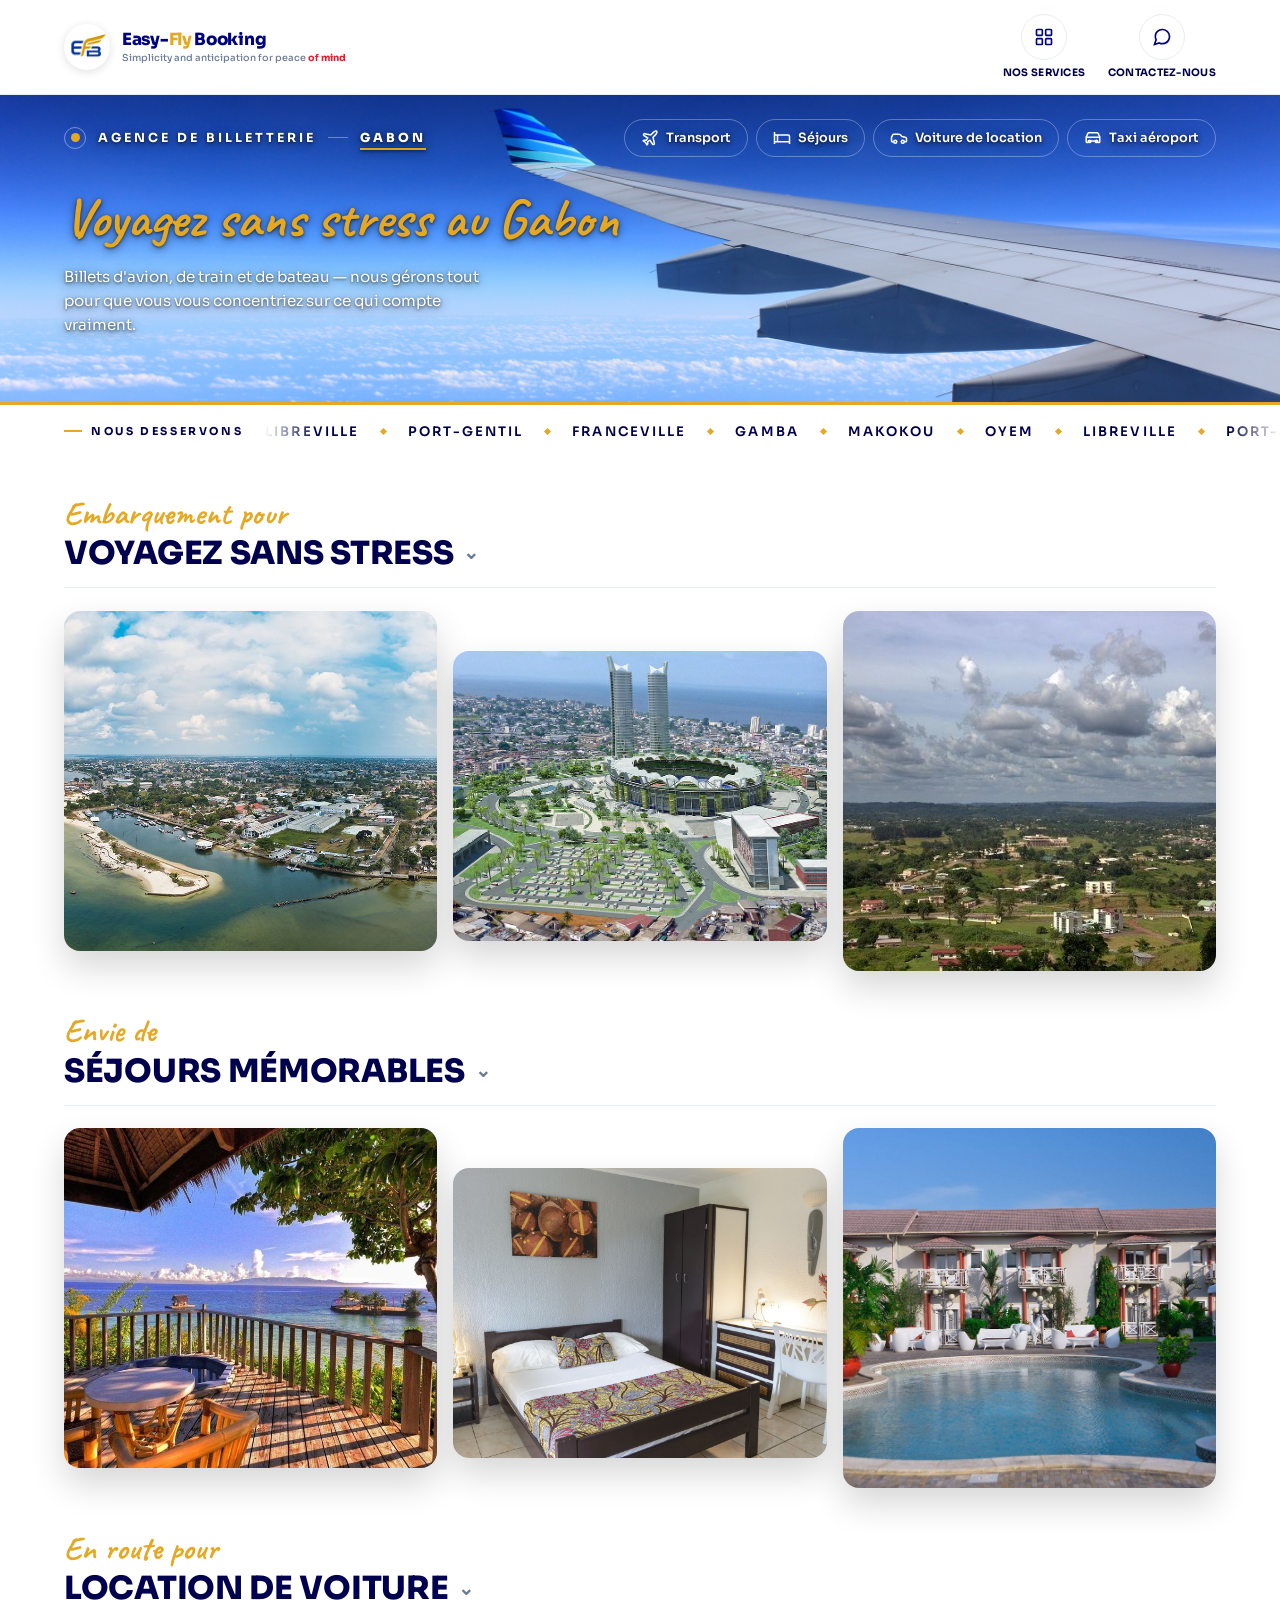
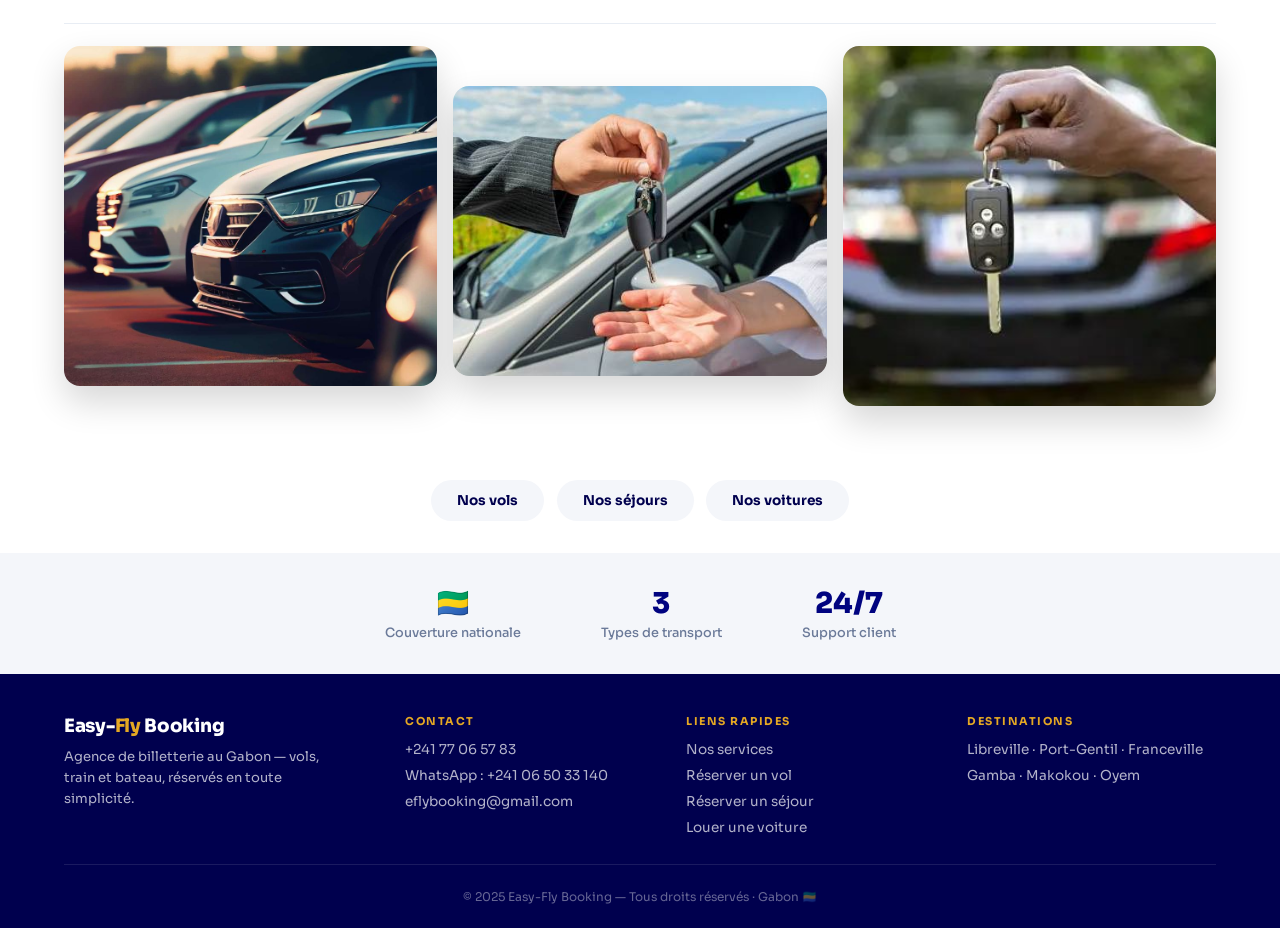
==== index.html @ 85419147 "Add files via upload" ====
<!DOCTYPE html>
<html lang="fr">
<head>
<meta charset="UTF-8">
<meta name="viewport" content="width=device-width, initial-scale=1.0">
<title>Easy Fly Booking — Voyagez Sans Stress</title>
<link href="https://fonts.googleapis.com/css2?family=Sora:wght@400;500;600;700;800&family=Playfair+Display:wght@700;900&family=Caveat:wght@600;700&display=swap" rel="stylesheet">
  <link rel="stylesheet" href="style.css">
</head>
<body class="page-index">

<!-- SITE HEADER: logo left, contact right -->
<div class="site-header">
  <div class="site-header-logo">
    <img src="images/logo-efb.png" alt="Easy-Fly Booking" class="site-header-logo-img">
    <div class="site-header-logo-text">
      <div class="sh-name"><span class="c-blue">Easy</span><span class="c-blue">-</span><span class="c-gold">Fly</span> <span class="c-blue">Booking</span></div>
      <div class="sh-tagline">Simplicity and anticipation for peace <span class="red">of mind</span></div>
    </div>
  </div>
  <div class="site-header-actions">
    <a href="services.html" class="site-header-action">
      <div class="sh-contact-icon">
        <svg viewBox="0 0 24 24"><rect x="3" y="3" width="7" height="7" rx="1"/><rect x="14" y="3" width="7" height="7" rx="1"/><rect x="3" y="14" width="7" height="7" rx="1"/><rect x="14" y="14" width="7" height="7" rx="1"/></svg>
      </div>
      <span class="sh-contact-label">Nos services</span>
    </a>
    <a href="https://wa.me/241065033140?text=Bonjour%2C%20je%20souhaite%20avoir%20des%20informations%20sur%20vos%20prestations%20de%20services%20de%20r%C3%A9servation%20de%20billets%20d%27avion%2C%20de%20bateau%20et%20de%20train." target="_blank" class="site-header-action">
      <div class="sh-contact-icon">
        <svg viewBox="0 0 24 24"><path d="M21 11.5a8.38 8.38 0 0 1-.9 3.8 8.5 8.5 0 0 1-7.6 4.7 8.38 8.38 0 0 1-3.8-.9L3 21l1.9-5.7a8.38 8.38 0 0 1-.9-3.8 8.5 8.5 0 0 1 4.7-7.6 8.38 8.38 0 0 1 3.8-.9h.5a8.48 8.48 0 0 1 8 8v.5z"/></svg>
      </div>
      <span class="sh-contact-label">Contactez-nous</span>
    </a>
  </div>
</div>

<!-- TOP BAR with round icons -->
<div class="topbar">
  <div class="topbar-toprow">
    <div class="hero-badge-2b">
      <span class="hb-dot"><span class="hb-dot-inner"></span></span>
      <span class="hb-label">Agence de billetterie</span>
      <span class="hb-sep"></span>
      <span class="hb-gabon">Gabon</span>
    </div>

    <nav class="icon-nav">
      <a class="icon-item" onclick="openTransport()">
        <svg viewBox="0 0 24 24"><path d="M17.8 19.2 16 11l3.5-3.5C21 6 21.5 4 21 3c-1-.5-3 0-4.5 1.5L13 8 4.8 6.2c-.5-.1-.9.1-1.1.5l-.3.5c-.2.5-.1 1 .3 1.3L9 12l-2 3H4l-1 1 3 2 2 3 1-1v-3l3-2 3.5 5.3c.3.4.8.5 1.3.3l.5-.2c.4-.3.6-.7.5-1.2z"/></svg>
        <span class="icon-label">Transport</span>
      </a>
      <a class="icon-item" onclick="openReservation('Séjours')">
        <svg viewBox="0 0 24 24"><path d="M2 4v16"/><path d="M2 8h18a2 2 0 0 1 2 2v10"/><path d="M2 17h20"/><path d="M6 8v9"/></svg>
        <span class="icon-label">Séjours</span>
      </a>
      <a class="icon-item" onclick="openReservation('Location de voitures')">
        <svg viewBox="0 0 24 24"><path d="M19 17h2c.6 0 1-.4 1-1v-3c0-.9-.7-1.7-1.5-1.9C18.7 10.6 16 10 16 10s-1.3-1.4-2.2-2.3c-.5-.4-1.1-.7-1.8-.7H5c-.6 0-1.1.4-1.4.9l-1.4 2.9A3.7 3.7 0 0 0 2 12v4c0 .6.4 1 1 1h2"/><circle cx="7" cy="17" r="2"/><circle cx="17" cy="17" r="2"/></svg>
        <span class="icon-label">Voiture de location</span>
      </a>
      <a class="icon-item" onclick="openReservation('Taxi aéroport')">
        <svg viewBox="0 0 24 24"><path d="M3 11 5 6a2 2 0 0 1 2-1h10a2 2 0 0 1 2 1l2 5"/><path d="M3 11h18v6a1 1 0 0 1-1 1h-1a1 1 0 0 1-1-1v-1H6v1a1 1 0 0 1-1 1H4a1 1 0 0 1-1-1z"/><circle cx="7.5" cy="16.5" r="1.5"/><circle cx="16.5" cy="16.5" r="1.5"/></svg>
        <span class="icon-label">Taxi aéroport</span>
      </a>
    </nav>
  </div>

  <div class="hero-inline">
    <h1><span class="h1-red">Voyagez</span> <em>sans stress</em> <span class="h1-red">au Gabon</span></h1>
    <p>Billets d'avion, de train et de bateau — nous gérons tout pour que vous vous concentriez sur ce qui compte vraiment.</p>
  </div>
</div>

<!-- DESTINATIONS BAND (modèle 1b) -->
<div class="dest-band">
  <div class="dest-band-label">
    <span class="dest-band-dash"></span>Nous desservons
  </div>
  <div class="dest-band-viewport">
    <div class="dest-band-track">
      <span class="dest-band-item">Libreville<span class="dest-dot"></span></span>
      <span class="dest-band-item">Port-Gentil<span class="dest-dot"></span></span>
      <span class="dest-band-item">Franceville<span class="dest-dot"></span></span>
      <span class="dest-band-item">Gamba<span class="dest-dot"></span></span>
      <span class="dest-band-item">Makokou<span class="dest-dot"></span></span>
      <span class="dest-band-item">Oyem<span class="dest-dot"></span></span>
      <span class="dest-band-item">Libreville<span class="dest-dot"></span></span>
      <span class="dest-band-item">Port-Gentil<span class="dest-dot"></span></span>
      <span class="dest-band-item">Franceville<span class="dest-dot"></span></span>
      <span class="dest-band-item">Gamba<span class="dest-dot"></span></span>
      <span class="dest-band-item">Makokou<span class="dest-dot"></span></span>
      <span class="dest-band-item">Oyem<span class="dest-dot"></span></span>
    </div>
  </div>
</div>

<!-- OFFERS (style Selectour : 3 photos par zone, pas de diaporama) -->
<section class="offers" id="services">

  <!-- ZONE TRANSPORT -->
  <div class="offer-zone">
    <div class="offers-heading">
      <div class="offers-tagline">Embarquement pour</div>
      <h2 class="offers-title">VOYAGEZ SANS STRESS <span class="offers-chevron">⌄</span></h2>
    </div>
    <div class="offers-grid">
      <div class="offer-photo oc-1" style="background-image:url('images/ville1.jpg');" onclick="window.location.href='contrat-reservation.html'"></div>
      <div class="offer-photo oc-2" style="background-image:url('images/ville2.jpg');" onclick="window.location.href='contrat-reservation.html'"></div>
      <div class="offer-photo oc-3" style="background-image:url('images/ville3.jpg');" onclick="window.location.href='contrat-reservation.html'"></div>
    </div>
  </div>

  <!-- ZONE SEJOURS -->
  <div class="offer-zone">
    <div class="offers-heading">
      <div class="offers-tagline">Envie de</div>
      <h2 class="offers-title">SÉJOURS MÉMORABLES <span class="offers-chevron">⌄</span></h2>
    </div>
    <div class="offers-grid">
      <div class="offer-photo oc-1" style="background-image:url('images/sejour.jpg');" onclick="openReservation('Séjours')"></div>
      <div class="offer-photo oc-2" style="background-image:url('images/sejour1.jpg');" onclick="openReservation('Séjours')"></div>
      <div class="offer-photo oc-3" style="background-image:url('images/sejour2.jpg');" onclick="openReservation('Séjours')"></div>
    </div>
  </div>

  <!-- ZONE VOITURES -->
  <div class="offer-zone">
    <div class="offers-heading">
      <div class="offers-tagline">En route pour</div>
      <h2 class="offers-title">LOCATION DE VOITURE <span class="offers-chevron">⌄</span></h2>
    </div>
    <div class="offers-grid">
      <div class="offer-photo oc-1" style="background-image:url('images/voiture-parking.jpg');" onclick="openReservation('Location de voitures')"></div>
      <div class="offer-photo oc-2" style="background-image:url('images/voiture.jpg');" onclick="openReservation('Location de voitures')"></div>
      <div class="offer-photo oc-3" style="background-image:url('images/voiture2.jpg');" onclick="openReservation('Location de voitures')"></div>
    </div>
  </div>

  <div class="offers-pills">
    <a class="offer-pill" href="contrat-reservation.html">Nos vols</a>
    <a class="offer-pill" onclick="openReservation('Séjours')">Nos séjours</a>
    <a class="offer-pill" onclick="openReservation('Location de voitures')">Nos voitures</a>
  </div>
</section>

<!-- STATS -->
<div class="stats-strip">
  <div class="stat"><b>🇬🇦</b><span>Couverture nationale</span></div>
  <div class="stat"><b>3</b><span>Types de transport</span></div>
  <div class="stat"><b>24/7</b><span>Support client</span></div>
</div>

<!-- FOOTER -->
<footer class="site-footer">
  <div class="footer-top">
    <div class="footer-brand">
      <div class="footer-logo">Easy-<span class="footer-gold">Fly</span> Booking</div>
      <p class="footer-tagline">Agence de billetterie au Gabon — vols, train et bateau, réservés en toute simplicité.</p>
    </div>

    <div class="footer-col">
      <h5>Contact</h5>
      <a href="tel:+24177065783">+241 77 06 57 83</a>
      <a href="https://wa.me/241065033140" target="_blank">WhatsApp : +241 06 50 33 140</a>
      <a href="mailto:eflybooking@gmail.com">eflybooking@gmail.com</a>
    </div>

    <div class="footer-col">
      <h5>Liens rapides</h5>
      <a href="services.html">Nos services</a>
      <a href="contrat-reservation.html">Réserver un vol</a>
      <a href="#" onclick="openReservation('Séjours');return false;">Réserver un séjour</a>
      <a href="#" onclick="openReservation('Location de voitures');return false;">Louer une voiture</a>
    </div>

    <div class="footer-col">
      <h5>Destinations</h5>
      <span class="footer-text">Libreville · Port-Gentil · Franceville</span>
      <span class="footer-text">Gamba · Makokou · Oyem</span>
    </div>
  </div>

  <div class="footer-bottom">© 2025 Easy-Fly Booking — Tous droits réservés · Gabon 🇬🇦</div>
</footer>

<!-- MODALE CHOIX TRANSPORT -->
<div class="modal" id="transport-modal">
  <div class="modal-box" style="max-width:420px;">
    <h3 style="margin-bottom:0.4rem;">Quel transport ?</h3>
    <p style="margin-bottom:1.5rem;">Choisissez votre mode de transport pour démarrer votre réservation.</p>
    <div class="transport-choices">
      <a href="contrat-reservation.html?transport=avion" class="transport-choice">
        <div class="tc-icon" style="background:linear-gradient(135deg,#1A56C4,#0A3A8F);">
          <svg viewBox="0 0 24 24"><path d="M17.8 19.2 16 11l3.5-3.5C21 6 21.5 4 21 3c-1-.5-3 0-4.5 1.5L13 8 4.8 6.2c-.5-.1-.9.1-1.1.5l-.3.5c-.2.5-.1 1 .3 1.3L9 12l-2 3H4l-1 1 3 2 2 3 1-1v-3l3-2 3.5 5.3c.3.4.8.5 1.3.3l.5-.2c.4-.3.6-.7.5-1.2z"/></svg>
        </div>
        <div class="tc-text"><b>Avion</b><span>Vols domestiques</span></div>
        <span class="tc-arrow">→</span>
      </a>
      <a href="contrat-reservation.html?transport=train" class="transport-choice">
        <div class="tc-icon" style="background:linear-gradient(135deg,#1C3557,#0A1628);">
          <svg viewBox="0 0 24 24"><rect x="4" y="3" width="16" height="16" rx="2"/><path d="M4 11h16"/><path d="M12 3v8"/><path d="m8 19-2 3"/><path d="m18 22-2-3"/><path d="M8 15h.01"/><path d="M16 15h.01"/></svg>
        </div>
        <div class="tc-text"><b>Train</b><span>Liaison Libreville — Franceville</span></div>
        <span class="tc-arrow">→</span>
      </a>
      <a href="contrat-reservation.html?transport=bateau" class="transport-choice">
        <div class="tc-icon" style="background:linear-gradient(135deg,#E5A823,#B8860B);">
          <svg viewBox="0 0 24 24"><path d="M2 21c.6.5 1.2 1 2.5 1 2.5 0 2.5-2 5-2 2.6 0 2.4 2 5 2 2.5 0 2.5-2 5-2 1.3 0 1.9.5 2.5 1"/><path d="M19.38 20A11.6 11.6 0 0 0 21 14l-9-4-9 4c0 2.9.94 5.34 2.81 7.76"/><path d="M19 13V7a2 2 0 0 0-2-2H7a2 2 0 0 0-2 2v6"/><path d="M12 10v4"/><path d="M12 2v3"/></svg>
        </div>
        <div class="tc-text"><b>Bateau</b><span>Liaison Libreville — Port-Gentil</span></div>
        <span class="tc-arrow">→</span>
      </a>
    </div>
    <button class="modal-close" onclick="closeTransport()" style="margin-top:1.2rem;">Annuler</button>
  </div>
</div>


<!-- MODALE RÉSERVATION (Séjours / Voitures) -->
<div class="modal" id="reservation-modal">
  <div class="modal-box" style="max-width:440px;">
    <h3 id="resa-title" style="margin-bottom:0.4rem;">Réservation</h3>
    <p style="margin-bottom:1.2rem;color:var(--gray);font-size:0.88rem;">Remplissez ce formulaire, nous vous répondons sur WhatsApp.</p>

    <div class="resa-form">
      <input id="resa-nom" type="text" placeholder="Votre nom complet *" class="resa-input">
      <input id="resa-tel" type="tel" placeholder="Votre téléphone *" class="resa-input">
      <input id="resa-ville" type="text" placeholder="Ville / destination *" class="resa-input">
      <div class="resa-row">
        <input id="resa-datedebut" type="text" onfocus="(this.type='date')" placeholder="Date début *" class="resa-input">
        <input id="resa-datefin" type="text" onfocus="(this.type='date')" placeholder="Date fin *" class="resa-input">
      </div>
      <textarea id="resa-details" placeholder="Détails (nb de personnes, type de véhicule, budget...)" class="resa-input" rows="3"></textarea>
    </div>

    <div id="resa-alert" style="display:none;color:#E8192C;font-size:0.82rem;margin:8px 0;"></div>

    <a id="resa-send" href="#" target="_blank" onclick="return envoyerReservation()" class="resa-btn">
      💬 Envoyer sur WhatsApp
    </a>
    <button class="modal-close" onclick="closeReservation()" style="margin-top:10px;">Annuler</button>
  </div>
</div>

  <script src="script.js"></script>
</body>
</html>
---- style.css ----
/* =========================================================
   EASY-FLY BOOKING — Feuille de style du site
   ---------------------------------------------------------
   1. Base commune (variables, reset)
   2. Page d'accueil          -> body.page-index
   3. Page Nos services       -> body.page-services
   4. Page Contrat            -> body.page-contrat
   ========================================================= */

/* ============ 1. BASE COMMUNE ============ */
:root {
  --red:#E5A823; --blue:#000380; --blue-dark:#00004e;
  --sky:#0303b5; --white:#fff; --ink:#00004e;
  --gray:#6B7A99; --light:#F4F6FA; --border:#E8EDF4;
  --violet:#6a40da; --lavande:#a875ff;
}

*, *::before, *::after { margin:0; padding:0; box-sizing:border-box; }
html { scroll-behavior:smooth; }


/* ============ 2. PAGE D'ACCUEIL ============ */
body.page-index { font-family:'Sora',sans-serif; background:var(--white); color:var(--ink); -webkit-font-smoothing:antialiased; }
.page-index /* SITE HEADER (logo + contact) */
  .site-header {
    background:var(--white);
    display:flex; align-items:center; justify-content:space-between;
    gap:1rem;
    padding:0.9rem 5%;
    border-bottom:1px solid var(--border);
  }
.page-index .site-header-logo { display:flex; align-items:center; gap:12px; min-width:0; }
.page-index .site-header-logo-img {
    height:46px; width:46px; flex-shrink:0;
    border-radius:50%; object-fit:contain;
    box-shadow:0 2px 10px rgba(0,0,0,0.12);
  }
.page-index .site-header-logo-text { display:flex; flex-direction:column; gap:2px; min-width:0; }
.page-index .sh-name { font-size:1.05rem; font-weight:800; letter-spacing:-0.3px; white-space:nowrap; }
.page-index .sh-name .c-blue { color:var(--blue); }
.page-index .sh-name .c-gold { color:var(--red); }
.page-index .sh-tagline { font-size:0.6rem; font-weight:500; color:var(--gray); white-space:nowrap; overflow:hidden; text-overflow:ellipsis; }
.page-index .sh-tagline .red { color:#E8192C; font-weight:700; }
.page-index .site-header-actions { display:flex; align-items:center; gap:1.4rem; flex-shrink:0; }
.page-index .site-header-action {
    display:flex; flex-direction:column; align-items:center; gap:6px;
    text-decoration:none; flex-shrink:0;
  }
.page-index .sh-contact-icon {
    width:46px; height:46px; border-radius:50%;
    border:1.5px solid var(--border);
    display:flex; align-items:center; justify-content:center;
    transition:border-color 0.2s, background 0.2s;
  }
.page-index .site-header-action:hover .sh-contact-icon { border-color:var(--blue); background:var(--light); }
.page-index .sh-contact-icon svg { width:20px; height:20px; stroke:var(--blue); stroke-width:2; fill:none; }
.page-index .sh-contact-label {
    font-size:0.64rem; font-weight:700; letter-spacing:0.3px;
    text-transform:uppercase; color:var(--ink); white-space:nowrap;
  }
.page-index /* TOP NAV */
  .topbar {
    position:relative;
    background:var(--blue); color:#fff;
    text-shadow:0 2px 10px rgba(0,0,0,0.55), 0 1px 3px rgba(0,0,0,0.6);
    padding:1.5rem 5% 2rem;
    overflow:hidden;
  }
.page-index .topbar::before {
    content:''; position:absolute; inset:0; z-index:0;
    background:
      url('images/horizon-wing-sky-atmosphere-flying-airplane-1245082-pxhere.com.jpg') center/cover no-repeat;
  }
.page-index .topbar > * { position:relative; z-index:2; }
.page-index .topbar-toprow {
    display:flex; align-items:center; justify-content:space-between;
    flex-wrap:wrap; gap:0.8rem;
    margin-bottom:2rem;
  }
.page-index /* ── HERO INLINE (dans le topbar) ── */
  .hero-inline {
    margin:0 0 2rem;
  }
.page-index /* BADGE 2b — sans conteneur, point pulsé, filet doré sous Gabon */
  .hero-badge-2b {
    display:inline-flex; align-items:center; gap:12px;
    width:fit-content;
  }
.page-index .hb-dot {
    width:22px; height:22px; border-radius:50%;
    border:1.5px solid rgba(255,255,255,0.4);
    display:inline-flex; align-items:center; justify-content:center;
    flex-shrink:0;
  }
.page-index .hb-dot-inner {
    width:9px; height:9px; border-radius:50%;
    background:var(--red);
    animation:pulse 2s ease-in-out infinite;
  }
.page-index .hb-label {
    font-family:'Sora',sans-serif; font-size:0.78rem; font-weight:700;
    letter-spacing:3px; text-transform:uppercase; color:#fff;
  }
.page-index .hb-sep { width:20px; height:1px; background:rgba(255,255,255,0.35); flex-shrink:0; }
.page-index .hb-gabon {
    font-family:'Sora',sans-serif; font-size:0.78rem; font-weight:800;
    letter-spacing:3px; text-transform:uppercase; color:#fff;
    text-decoration:underline; text-decoration-color:var(--red);
    text-decoration-thickness:2px; text-underline-offset:6px;
  }
@keyframes pulse { 0%,100%{opacity:1;transform:scale(1);} 50%{opacity:0.5;transform:scale(0.8);} }
.page-index .hero-inline h1 {
    font-family:'Caveat',cursive;
    font-size:clamp(2.4rem,7vw,3.4rem);
    font-weight:700; letter-spacing:0; line-height:1.1; color:var(--red);
    margin-bottom:1rem;
  }
.page-index .hero-inline h1 em { font-style:normal; color:var(--red); }
.page-index .hero-inline h1 .h1-red { color:var(--red); }
.page-index .hero-inline p {
    font-family:'Sora',sans-serif;
    font-size:0.95rem; line-height:1.6;
    color:#fff; max-width:440px;
  }
.page-index /* PILL ICON NAV (style Booking.com) */
  .icon-nav {
    display:flex; flex-wrap:wrap; justify-content:flex-end; gap:8px;
  }
.page-index .icon-item {
    display:flex; align-items:center; gap:7px;
    padding:9px 16px; border-radius:50px;
    border:1.5px solid rgba(255,255,255,0.3);
    cursor:pointer; text-decoration:none;
    transition:background 0.2s, border-color 0.2s;
  }
.page-index .icon-item:hover {
    background:rgba(255,255,255,0.14);
    border-color:rgba(255,255,255,0.4);
  }
.page-index .icon-item svg { width:18px; height:18px; stroke:#fff; stroke-width:2; fill:none; flex-shrink:0; }
.page-index .icon-label { font-size:0.8rem; font-weight:600; color:#fff; white-space:nowrap; }
.page-index /* SCROLLING BAND (modèle 1b — ticker clair) */
  .dest-band {
    background:#fff; border-top:3px solid var(--red);
    display:flex; align-items:center;
    height:56px; overflow:hidden;
  }
.page-index .dest-band-label {
    flex:0 0 auto;
    display:flex; align-items:center; gap:9px;
    padding:0 22px 0 5%;
    color:var(--ink); font-size:0.68rem; font-weight:700;
    letter-spacing:0.24em; text-transform:uppercase;
    white-space:nowrap;
  }
.page-index .dest-band-dash { width:18px; height:2px; background:var(--red); display:inline-block; flex-shrink:0; }
.page-index .dest-band-viewport {
    flex:1 1 auto; overflow:hidden;
    -webkit-mask-image:linear-gradient(90deg,transparent 0,#000 5%,#000 95%,transparent 100%);
    mask-image:linear-gradient(90deg,transparent 0,#000 5%,#000 95%,transparent 100%);
  }
.page-index .dest-band-track {
    display:flex; width:max-content;
    animation:bandScroll 30s linear infinite;
  }
.page-index .dest-band-item {
    display:flex; align-items:center; gap:22px;
    padding-right:22px;
    font-family:'Sora',sans-serif;
    font-size:0.82rem; font-weight:600;
    letter-spacing:0.16em; text-transform:uppercase;
    color:var(--ink); white-space:nowrap;
  }
.page-index .dest-dot {
    width:5px; height:5px; background:var(--red);
    display:inline-block; transform:rotate(45deg); flex-shrink:0;
  }
@keyframes bandScroll { from{transform:translateX(0);} to{transform:translateX(-50%);} }
.page-index /* ACTION BLOCKS */
  .action-blocks {
    display:flex; flex-direction:column; gap:12px;
    padding:1.5rem 5% 0.5rem;
  }
.page-index .action-block {
    display:flex; align-items:center; gap:14px;
    border-radius:18px; padding:1.1rem 1.2rem;
    text-decoration:none;
    transition:transform 0.2s, box-shadow 0.2s;
  }
.page-index .action-block:hover { transform:translateY(-3px); box-shadow:0 12px 32px rgba(0,0,0,0.14); }
.page-index .action-contact { background:#25D366; color:#fff; }
.page-index .action-services {
    background:
      linear-gradient(135deg, rgba(10,22,40,0.82), rgba(28,53,87,0.72)),
      url('images/lounge.webp') center/cover no-repeat;
    color:#fff;
  }
.page-index .action-icon {
    width:48px; height:48px; border-radius:14px; flex-shrink:0;
    background:rgba(255,255,255,0.18);
    display:flex; align-items:center; justify-content:center;
  }
.page-index .action-icon svg { width:24px; height:24px; stroke:#fff; stroke-width:2; fill:none; }
.page-index .action-text { flex:1; display:flex; flex-direction:column; gap:2px; }
.page-index .action-text b { font-size:1.05rem; font-weight:700; }
.page-index .action-text span { font-size:0.78rem; opacity:0.85; }
.page-index .action-arrow { font-size:1.3rem; opacity:0.8; }
.page-index /* OFFERS (style Selectour) */
  .offers { padding:2.5rem 5% 2rem; display:flex; flex-direction:column; gap:2.8rem; }
.page-index .offers-heading { margin-bottom:1.4rem; }
.page-index .offers-tagline {
    font-family:'Caveat',cursive; font-size:2rem; font-weight:700;
    color:var(--red); line-height:1;
  }
.page-index .offers-title {
    font-family:'Sora',sans-serif; font-size:clamp(1.4rem,4vw,2rem);
    font-weight:800; letter-spacing:-0.3px; color:var(--ink);
    display:flex; align-items:center; gap:10px;
    padding-bottom:0.9rem;
    border-bottom:1px solid var(--border);
    margin-top:0.2rem;
  }
.page-index .offers-chevron { color:var(--gray); font-size:1.2rem; }
.page-index .offers-grid {
    display:flex; align-items:flex-start; gap:1rem;
  }
.page-index .offer-photo {
    flex:1; position:relative; overflow:hidden;
    border-radius:16px; cursor:pointer;
    background-size:cover; background-position:center;
    box-shadow:0 16px 34px rgba(0,0,0,0.16);
    transition:transform 0.3s;
  }
.page-index .offer-photo:hover { transform:translateY(-4px); }
.page-index .offer-photo.oc-1 { height:280px; }
.page-index .offer-photo.oc-2 { height:230px; margin-top:2.5rem; }
.page-index .offer-photo.oc-3 { height:300px; }
.page-index .offers-pills {
    display:flex; flex-wrap:wrap; justify-content:center; gap:0.8rem;
    margin-top:1.8rem;
  }
.page-index .offer-pill {
    background:var(--light); color:var(--ink);
    font-family:'Sora',sans-serif; font-size:0.85rem; font-weight:700;
    padding:12px 26px; border-radius:50px;
    text-decoration:none; cursor:pointer;
    transition:background 0.2s, transform 0.2s;
  }
.page-index .offer-pill:hover { background:var(--border); transform:translateY(-2px); }
.page-index /* STATS STRIP */
  .stats-strip {
    background:var(--light);
    display:flex; justify-content:space-around;
    padding:2rem 5%; flex-wrap:wrap; gap:1.5rem;
    text-align:center;
  }
.page-index .stat b { display:block; font-size:1.8rem; font-weight:800; color:var(--blue); }
.page-index .stat span { font-size:0.8rem; color:var(--gray); font-weight:500; }
.page-index /* FOOTER */
  .site-footer {
    background:var(--blue-dark); color:rgba(255,255,255,0.7);
    padding:2.5rem 5% 1.5rem;
  }
.page-index .footer-top {
    display:flex; flex-wrap:wrap; gap:2rem;
    padding-bottom:1.8rem;
    border-bottom:1px solid rgba(255,255,255,0.1);
  }
.page-index .footer-brand { flex:1 1 220px; }
.page-index .footer-logo {
    font-family:'Sora',sans-serif; font-size:1.15rem; font-weight:800;
    color:#fff; letter-spacing:-0.3px; margin-bottom:0.6rem;
  }
.page-index .footer-gold { color:var(--red); }
.page-index .footer-tagline { font-size:0.82rem; line-height:1.6; max-width:260px; }
.page-index .footer-col { flex:1 1 160px; display:flex; flex-direction:column; gap:9px; }
.page-index .footer-col h5 {
    font-size:0.68rem; font-weight:700; letter-spacing:1.5px;
    text-transform:uppercase; color:var(--red); margin-bottom:4px;
  }
.page-index .footer-col a {
    color:rgba(255,255,255,0.7); text-decoration:none;
    font-size:0.85rem; cursor:pointer;
    transition:color 0.2s;
  }
.page-index .footer-col a:hover { color:#fff; }
.page-index .footer-text { font-size:0.85rem; }
.page-index .footer-bottom {
    text-align:center; font-size:0.75rem;
    color:rgba(255,255,255,0.4);
    padding-top:1.5rem;
  }
.page-index /* BOTTOM TAB BAR */
  .tabbar {
    position:sticky; bottom:0; z-index:50;
    background:#fff; border-top:1px solid var(--border);
    display:flex; justify-content:space-around;
    padding:0.8rem 0 1.2rem;
  }
.page-index .tab {
    display:flex; flex-direction:column; align-items:center; gap:4px;
    text-decoration:none; color:var(--gray);
    font-size:0.7rem; font-weight:600;
    cursor:pointer;
  }
.page-index .tab svg { width:22px; height:22px; stroke:currentColor; stroke-width:2; fill:none; }
.page-index .tab.active { color:var(--ink); }
.page-index /* TRANSPORT CHOICES */
  .transport-choices { display:flex; flex-direction:column; gap:10px; }
.page-index .transport-choice {
    display:flex; align-items:center; gap:14px;
    background:var(--light); border:1.5px solid var(--border);
    border-radius:14px; padding:12px 14px;
    text-decoration:none; color:var(--ink);
    transition:border-color 0.2s, transform 0.2s, box-shadow 0.2s;
  }
.page-index .transport-choice:hover {
    border-color:var(--blue); transform:translateY(-2px);
    box-shadow:0 8px 24px rgba(0,0,0,0.1);
  }
.page-index .tc-icon {
    width:46px; height:46px; border-radius:12px; flex-shrink:0;
    display:flex; align-items:center; justify-content:center;
  }
.page-index .tc-icon svg { width:22px; height:22px; stroke:#fff; stroke-width:2; fill:none; }
.page-index .tc-text { flex:1; text-align:left; display:flex; flex-direction:column; }
.page-index .tc-text b { font-size:1rem; font-weight:700; }
.page-index .tc-text span { font-size:0.75rem; color:var(--gray); }
.page-index .tc-arrow { color:var(--gray); font-size:1.1rem; }
.page-index /* MODAL */
  .modal {
    display:none; position:fixed; inset:0; z-index:9999;
    background:rgba(10,22,40,0.85); backdrop-filter:blur(6px);
    align-items:center; justify-content:center; padding:1.5rem;
  }
.page-index .modal-box {
    background:#fff; border-radius:24px; max-width:380px; width:100%;
    padding:2.5rem 2rem; text-align:center;
    box-shadow:0 30px 80px rgba(0,0,0,0.4);
  }
.page-index .modal-icon {
    width:64px; height:64px; border-radius:50%;
    background:linear-gradient(135deg,var(--blue),var(--sky));
    display:flex; align-items:center; justify-content:center;
    margin:0 auto 1.2rem; font-size:1.8rem;
  }
.page-index .modal-box h3 { font-size:1.3rem; font-weight:800; margin-bottom:0.8rem; }
.page-index .modal-box p { color:var(--gray); font-size:0.9rem; line-height:1.6; margin-bottom:1.5rem; }
.page-index .modal-wa {
    display:flex; align-items:center; justify-content:center; gap:8px;
    background:#25D366; color:#fff; text-decoration:none;
    padding:13px; border-radius:12px; font-weight:700; font-size:0.9rem; margin-bottom:10px;
  }
.page-index .modal-close {
    width:100%; background:var(--light); color:var(--gray); border:none;
    border-radius:12px; padding:13px; font-family:'Sora',sans-serif;
    font-weight:600; font-size:0.9rem; cursor:pointer;
  }
@media (min-width:768px) {
  .page-index .stats-strip { justify-content:center; gap:5rem; }
  .page-index .offer-photo.oc-1 { height:340px; }
  .page-index .offer-photo.oc-2 { height:290px; }
  .page-index .offer-photo.oc-3 { height:360px; }
}

/* ============ RESPONSIVE MOBILE (téléphones) ============ */
@media (max-width:600px) {
  .page-index .site-header { padding:0.7rem 5%; gap:0.6rem; }
  .page-index .site-header-logo { gap:8px; }
  .page-index .site-header-logo-img { height:38px; width:38px; }
  .page-index .sh-name { font-size:0.9rem; }
  .page-index .sh-tagline { display:none; }
  .page-index .site-header-actions { gap:0.9rem; }
  .page-index .sh-contact-icon { width:38px; height:38px; }
  .page-index .sh-contact-icon svg { width:17px; height:17px; }
  .page-index .sh-contact-label { font-size:0.56rem; }

  .page-index .topbar { padding:1.2rem 5% 1.6rem; }
  .page-index .topbar-toprow { margin-bottom:1.4rem; }
  .page-index .hb-label, .page-index .hb-gabon { font-size:0.66rem; letter-spacing:2px; }
  .page-index .hero-inline h1 { font-size:clamp(2rem,10vw,3.4rem); }

  .page-index .icon-nav { gap:6px; }
  .page-index .icon-item { padding:7px 12px; }
  .page-index .icon-label { font-size:0.72rem; }
  .page-index .icon-item svg { width:15px; height:15px; }

  .page-index .dest-band-label { padding:0 14px 0 5%; font-size:0.6rem; }
  .page-index .dest-band-item { font-size:0.74rem; gap:16px; padding-right:16px; }

  .page-index .offers-grid { flex-direction:column; }
  .page-index .offer-photo.oc-1,
  .page-index .offer-photo.oc-2,
  .page-index .offer-photo.oc-3 { height:210px; margin-top:0; }

  .page-index .footer-top { text-align:center; justify-content:center; }
  .page-index .footer-brand { flex-basis:100%; }
  .page-index .footer-tagline { max-width:none; margin:0 auto; }
  .page-index .footer-col { align-items:center; }
}

/* ============ 3. PAGE NOS SERVICES ============ */
body.page-services { font-family:'Sora',sans-serif; background:var(--white); color:var(--ink); -webkit-font-smoothing:antialiased; }
.page-services /* NAV */
  .topnav {
    position:sticky; top:0; z-index:100;
    background:var(--blue-dark); color:#fff;
    display:flex; align-items:center; justify-content:space-between;
    padding:1.1rem 5%;
  }
.page-services .topnav-logo { display:flex; align-items:center; gap:10px; }
.page-services .topnav-logo-img {
    height:44px; width:44px; flex-shrink:0;
    border-radius:50%; background:#fff;
    object-fit:contain; padding:4px;
    box-shadow:0 3px 12px rgba(0,0,0,0.2);
  }
.page-services .topnav-logo-text { display:flex; flex-direction:column; gap:1px; }
.page-services .tn-name { font-size:1.05rem; font-weight:800; color:#fff; }
.page-services .tn-name .c-blue { color:#1A56C4; }
.page-services .tn-name .c-gold { color:#E5A823; }
.page-services .tn-tagline { font-size:0.52rem; font-weight:500; letter-spacing:0.3px; color:rgba(255,255,255,0.6); }
.page-services .tn-tagline .red { color:#E8192C; font-weight:700; }
.page-services .topnav-back { color:rgba(255,255,255,0.7); text-decoration:none; font-size:0.85rem; font-weight:600; }
.page-services .topnav-back:hover { color:#fff; }
.page-services /* PAGE HEADER */
  .page-header {
    position:relative;
    background:
      linear-gradient(135deg, rgba(10,22,40,0.80), rgba(28,53,87,0.70)),
      url('images/lounge.webp') center/cover no-repeat;
    color:#fff; padding:4.5rem 5% 5rem; text-align:center;
    overflow:hidden;
  }
.page-services .page-header .eyebrow {
    font-size:0.7rem; font-weight:700; letter-spacing:3px;
    text-transform:uppercase; color:var(--sky); margin-bottom:0.8rem;
  }
.page-services .page-header h1 {
    font-family:'Playfair Display',serif;
    font-size:clamp(2rem,5vw,3rem); font-weight:900; line-height:1.1;
  }
.page-services .page-header h1 em { color:var(--sky); font-style:italic; }
.page-services /* SECTION */
  section { padding:4rem 5%; }
.page-services .section-eyebrow {
    font-size:0.7rem; font-weight:700; letter-spacing:3px;
    text-transform:uppercase; color:var(--red); margin-bottom:0.8rem; text-align:center;
  }
.page-services .section-title {
    font-family:'Playfair Display',serif;
    font-size:clamp(1.7rem,4vw,2.4rem); font-weight:900;
    text-align:center; margin-bottom:3rem; line-height:1.2;
  }
.page-services .section-title em { color:var(--blue); font-style:italic; }
.page-services /* FEATURES GRID */
  .features-grid {
    display:grid; grid-template-columns:repeat(auto-fit,minmax(280px,1fr));
    gap:1.2rem; max-width:1000px; margin:0 auto;
  }
.page-services .feature-card {
    background:var(--white); border:1px solid var(--border);
    border-radius:18px; padding:1.8rem;
    transition:transform 0.3s, box-shadow 0.3s, border-color 0.3s;
  }
.page-services .feature-card:hover {
    transform:translateY(-6px); box-shadow:0 16px 40px rgba(0,0,0,0.1);
    border-color:var(--blue);
  }
.page-services .feature-icon {
    width:54px; height:54px; border-radius:14px;
    background:linear-gradient(135deg,var(--blue),var(--sky));
    display:flex; align-items:center; justify-content:center; margin-bottom:1.1rem;
  }
.page-services .feature-icon svg { width:26px; height:26px; stroke:#fff; stroke-width:1.8; fill:none; }
.page-services .feature-card h3 { font-family:'Playfair Display',serif; font-size:1.15rem; font-weight:700; margin-bottom:0.5rem; }
.page-services .feature-card p { font-size:0.85rem; color:var(--gray); line-height:1.6; }
.page-services /* DIFFERENCE SECTION */
  .difference { background:var(--blue-dark); color:#fff; }
.page-services .difference .section-eyebrow { color:var(--sky); }
.page-services .difference .section-title { color:#fff; }
.page-services .diff-list {
    max-width:700px; margin:0 auto;
    display:flex; flex-direction:column; gap:1.5rem;
  }
.page-services .diff-item {
    display:flex; gap:1.2rem; align-items:flex-start;
    background:rgba(255,255,255,0.04);
    border:1px solid rgba(255,255,255,0.08);
    border-radius:16px; padding:1.5rem;
  }
.page-services .diff-num {
    font-family:'Playfair Display',serif; font-size:2rem; font-weight:900;
    color:var(--sky); line-height:1; flex-shrink:0; width:46px;
  }
.page-services .diff-title { font-weight:700; font-size:1.05rem; margin-bottom:5px; }
.page-services .diff-desc { font-size:0.86rem; color:rgba(255,255,255,0.55); line-height:1.6; }
.page-services /* CTA */
  .cta-section { text-align:center; background:var(--light); }
.page-services .cta-section h2 { font-family:'Playfair Display',serif; font-size:1.8rem; font-weight:900; margin-bottom:1.5rem; }
.page-services .cta-btn {
    display:inline-block; background:var(--red); color:#fff; text-decoration:none;
    padding:15px 36px; border-radius:50px; font-weight:700; font-size:1rem;
    box-shadow:0 6px 24px rgba(232,25,44,0.35); transition:transform 0.2s;
  }
.page-services .cta-btn:hover { transform:translateY(-2px); }
.page-services footer { background:var(--blue-dark); color:rgba(255,255,255,0.3); text-align:center; padding:2rem; font-size:0.78rem; border-top:1px solid rgba(255,255,255,0.06); }
.page-services footer span { color:var(--red); }

/* ============ 4. PAGE CONTRAT DE RÉSERVATION ============ */
body.page-contrat {
    --red:   #E8192C;
    --blue:  #0057B8;
    --sky:   #3AABF0;
    --dark:  #0A1628;
    --mid:   #1C3557;
    --white: #ffffff;
    --light: #f4f7ff;
    --border:#dde4f0;
    --text:  #1a2540;
    --muted: #6b7a99;
  }
body.page-contrat {
    font-family: 'DM Sans', sans-serif;
    background: var(--light);
    color: var(--text);
    min-height: 100vh;
  }
.page-contrat /* ── TOP BAR ── */
  .topbar {
    background: var(--dark);
    padding: 14px 5%;
    display: flex; align-items: center; justify-content: space-between;
  }
.page-contrat .topbar-logo {
    font-family: 'Bebas Neue', sans-serif;
    font-size: 1.4rem; letter-spacing: 2px; color: var(--white);
  }
.page-contrat .topbar-logo span { color: var(--red); }
.page-contrat .topbar-badge {
    font-size: 0.72rem; font-weight: 600; letter-spacing: 2px;
    text-transform: uppercase; color: rgba(255,255,255,0.45);
  }
.page-contrat /* ── STEPS ── */
  .steps-bar {
    background: var(--white);
    border-bottom: 1px solid var(--border);
    padding: 0 5%;
    display: flex; gap: 0;
  }
.page-contrat .step {
    flex: 1; padding: 16px 0; text-align: center;
    font-size: 0.78rem; font-weight: 600; letter-spacing: 0.5px;
    color: var(--muted); border-bottom: 3px solid transparent;
    transition: all 0.2s; cursor: default;
    display: flex; align-items: center; justify-content: center; gap: 8px;
  }
.page-contrat .step.active { color: var(--blue); border-bottom-color: var(--blue); }
.page-contrat .step.done { color: #22c55e;     border-bottom-color: #22c55e; }
.page-contrat .step-num {
    width: 22px; height: 22px; border-radius: 50%;
    background: var(--light); border: 2px solid currentColor;
    display: flex; align-items: center; justify-content: center;
    font-size: 0.7rem; font-weight: 700; flex-shrink: 0;
  }
.page-contrat .step.done .step-num { background: #22c55e; border-color: #22c55e; color: white; }
.page-contrat /* ── MAIN ── */
  .main { max-width: 780px; margin: 0 auto; padding: 40px 20px 80px; }
.page-contrat /* ── PANEL ── */
  .panel {
    background: var(--white); border-radius: 14px;
    border: 1px solid var(--border);
    box-shadow: 0 4px 24px rgba(0,0,0,0.06);
    overflow: hidden; margin-bottom: 20px;
  }
.page-contrat .panel-head {
    background: linear-gradient(135deg, var(--dark) 0%, var(--mid) 100%);
    padding: 20px 28px;
    display: flex; align-items: center; gap: 14px;
  }
.page-contrat .panel-head-icon { font-size: 1.6rem; }
.page-contrat .panel-head h2 {
    font-family: 'Bebas Neue', sans-serif;
    font-size: 1.3rem; letter-spacing: 2px; color: var(--white);
  }
.page-contrat .panel-head p { font-size: 0.78rem; color: rgba(255,255,255,0.5); margin-top: 2px; }
.page-contrat .panel-body { padding: 28px; }
.page-contrat /* ── FORM ── */
  .form-row { display: grid; grid-template-columns: 1fr 1fr; gap: 16px; margin-bottom: 16px; }
.page-contrat .form-row.full { grid-template-columns: 1fr; }
.page-contrat .form-group { display: flex; flex-direction: column; gap: 6px; }
.page-contrat .form-group label {
    font-size: 0.78rem; font-weight: 700; letter-spacing: 0.5px;
    text-transform: uppercase; color: var(--muted);
  }
.page-contrat .form-group input, .page-contrat .form-group select, .page-contrat .form-group textarea {
    border: 1.5px solid var(--border); border-radius: 8px;
    padding: 10px 14px; font-family: 'DM Sans', sans-serif;
    font-size: 0.9rem; color: var(--text);
    background: var(--light); outline: none;
    transition: border-color 0.2s;
  }
.page-contrat .form-group input:focus, .page-contrat .form-group select:focus, .page-contrat .form-group textarea:focus { border-color: var(--blue); background: var(--white); }
.page-contrat .form-group textarea { resize: vertical; min-height: 80px; }
.page-contrat /* ── CONTRACT TEXT ── */
  .contract-box {
    background: #fafbff; border: 1.5px solid var(--border);
    border-radius: 10px; padding: 24px; max-height: 360px;
    overflow-y: auto; font-size: 0.84rem; line-height: 1.75; color: #333;
  }
.page-contrat .contract-box h3 {
    font-family: 'Bebas Neue', sans-serif; font-size: 1rem;
    letter-spacing: 2px; color: var(--blue); margin: 16px 0 6px;
  }
.page-contrat .contract-box h3:first-child { margin-top: 0; }
.page-contrat .contract-box p { margin-bottom: 8px; }
.page-contrat .contract-box strong { color: var(--text); }
.page-contrat .read-confirm {
    display: flex; align-items: flex-start; gap: 12px;
    margin-top: 16px; padding: 14px 16px;
    background: rgba(0,87,184,0.05); border-radius: 8px;
    border: 1px solid rgba(0,87,184,0.15);
    cursor: default;
  }
.page-contrat .read-confirm input[type="checkbox"] {
    width: 18px; height: 18px; flex-shrink: 0; cursor: pointer;
    accent-color: var(--blue); margin-top: 2px;
  }
.page-contrat .read-confirm label {
    font-size: 0.85rem; line-height: 1.5; color: var(--text); cursor: pointer;
  }
.page-contrat .read-confirm label strong { color: var(--blue); }
.page-contrat /* ── SIGNATURE ── */
  .sig-wrap {
    border: 2px dashed var(--border); border-radius: 10px;
    overflow: hidden; position: relative;
    background: #fafbff; cursor: crosshair;
  }
.page-contrat .sig-wrap canvas { display: block; width: 100%; touch-action: none; }
.page-contrat .sig-placeholder {
    position: absolute; top: 50%; left: 50%;
    transform: translate(-50%, -50%);
    color: var(--muted); font-size: 0.85rem;
    pointer-events: none; text-align: center; line-height: 1.6;
  }
.page-contrat .sig-placeholder span { display: block; font-size: 2rem; margin-bottom: 6px; opacity: 0.4; }
.page-contrat .sig-actions {
    display: flex; justify-content: flex-end; margin-top: 10px;
  }
.page-contrat .btn-clear {
    background: transparent; border: 1.5px solid var(--border);
    border-radius: 6px; padding: 6px 16px;
    font-family: 'DM Sans', sans-serif; font-size: 0.82rem;
    color: var(--muted); cursor: pointer; transition: all 0.2s;
  }
.page-contrat .btn-clear:hover { border-color: var(--red); color: var(--red); }
.page-contrat /* ── PREVIEW ── */
  .preview-box {
    background: var(--light); border: 1.5px solid var(--border);
    border-radius: 10px; padding: 20px; display: none;
  }
.page-contrat .preview-box.show { display: block; }
.page-contrat .preview-header {
    display: flex; align-items: center; justify-content: space-between;
    margin-bottom: 16px; padding-bottom: 12px;
    border-bottom: 1px solid var(--border);
  }
.page-contrat .preview-title {
    font-family: 'Bebas Neue', sans-serif;
    font-size: 1rem; letter-spacing: 2px; color: var(--dark);
  }
.page-contrat .preview-num {
    font-size: 0.75rem; font-weight: 700; color: var(--muted);
    background: var(--white); padding: 4px 10px; border-radius: 50px;
    border: 1px solid var(--border);
  }
.page-contrat .preview-grid { display: grid; grid-template-columns: 1fr 1fr; gap: 10px; }
.page-contrat .preview-item { display: flex; flex-direction: column; gap: 2px; }
.page-contrat .preview-item .pi-label {
    font-size: 0.7rem; font-weight: 700; letter-spacing: 1px;
    text-transform: uppercase; color: var(--muted);
  }
.page-contrat .preview-item .pi-value {
    font-size: 0.9rem; font-weight: 600; color: var(--dark);
  }
.page-contrat /* ── BUTTONS ── */
  .action-row {
    display: flex; gap: 12px; justify-content: flex-end;
    margin-top: 24px; flex-wrap: wrap;
  }
.page-contrat .btn-primary {
    background: var(--blue); color: var(--white);
    border: none; border-radius: 8px; padding: 12px 28px;
    font-family: 'DM Sans', sans-serif; font-weight: 700;
    font-size: 0.92rem; cursor: pointer;
    box-shadow: 0 4px 16px rgba(0,87,184,0.3);
    transition: transform 0.2s, box-shadow 0.2s;
  }
.page-contrat .btn-primary:hover { transform: translateY(-2px); box-shadow: 0 6px 24px rgba(0,87,184,0.4); }
.page-contrat .btn-primary:disabled { opacity: 0.5; cursor: not-allowed; transform: none; }
.page-contrat .btn-whatsapp {
    background: #25D366; color: var(--white);
    border: none; border-radius: 8px; padding: 12px 28px;
    font-family: 'DM Sans', sans-serif; font-weight: 700;
    font-size: 0.92rem; cursor: pointer;
    box-shadow: 0 4px 16px rgba(37,211,102,0.3);
    transition: transform 0.2s, box-shadow 0.2s;
    display: none;
  }
.page-contrat .btn-whatsapp:hover { transform: translateY(-2px); }
.page-contrat .btn-whatsapp.show { display: inline-flex; align-items: center; gap: 8px; }
.page-contrat .btn-pdf {
    background: var(--red); color: var(--white);
    border: none; border-radius: 8px; padding: 12px 28px;
    font-family: 'DM Sans', sans-serif; font-weight: 700;
    font-size: 0.92rem; cursor: pointer;
    box-shadow: 0 4px 16px rgba(232,25,44,0.3);
    transition: transform 0.2s; display: none;
  }
.page-contrat .btn-pdf:hover { transform: translateY(-2px); }
.page-contrat .btn-pdf.show { display: inline-flex; align-items: center; gap: 8px; }
.page-contrat /* ── SUCCESS ── */
  .success-screen {
    display: none; text-align: center; padding: 60px 20px;
  }
.page-contrat .success-screen.show { display: block; }
.page-contrat .success-icon { font-size: 4rem; margin-bottom: 16px; }
.page-contrat .success-screen h2 {
    font-family: 'Bebas Neue', sans-serif; font-size: 2rem;
    letter-spacing: 3px; color: var(--dark); margin-bottom: 10px;
  }
.page-contrat .success-screen p { color: var(--muted); font-size: 0.95rem; line-height: 1.6; }
.page-contrat /* ── ALERT ── */
  .alert {
    display: none; padding: 12px 16px; border-radius: 8px;
    font-size: 0.85rem; margin-top: 12px;
  }
.page-contrat .alert.error { background: #fff0f0; border: 1px solid #fca5a5; color: #b91c1c; display: block; }
.page-contrat /* Page navigation */
  .page { display: none; }
.page-contrat .page.active { display: block; }
/* Responsive */
@media (max-width: 600px) {
  .page-contrat .form-row { grid-template-columns: 1fr; }
  .page-contrat .preview-grid { grid-template-columns: 1fr; }
  .page-contrat .step span { display: none; }
}

/* ============ MODALE RÉSERVATION (formulaire) ============ */
.page-index .resa-form { display:flex; flex-direction:column; gap:10px; }
.page-index .resa-row { display:flex; gap:10px; }
.page-index .resa-row .resa-input { flex:1; }
.page-index .resa-input {
  width:100%;
  border:1.5px solid var(--border);
  border-radius:10px;
  padding:11px 14px;
  font-family:'Sora',sans-serif;
  font-size:0.9rem; color:var(--ink);
  background:var(--light); outline:none;
  transition:border-color 0.2s;
  box-sizing:border-box;
}
.page-index .resa-input:focus { border-color:var(--sky); background:#fff; }
.page-index textarea.resa-input { resize:vertical; }
.page-index .resa-btn {
  display:flex; align-items:center; justify-content:center; gap:8px;
  width:100%; margin-top:14px;
  background:#25D366; color:#fff; text-decoration:none;
  padding:13px; border-radius:12px;
  font-family:'Sora',sans-serif; font-weight:700; font-size:0.95rem;
  transition:background 0.2s;
}
.page-index .resa-btn:hover { background:#1da851; }


/* ============ DIAPORAMA 2 IMAGES (Séjours / Voitures) ============ */
.page-index .slideshow-2 {
  position:absolute; inset:0; z-index:0; overflow:hidden;
}
.page-index .slide-2 {
  position:absolute; inset:0;
  background-size:cover; background-position:center;
  opacity:0;
  animation:slide2 10s infinite;
}
.page-index .slide-2:nth-child(1) { animation-delay:0s; }
.page-index .slide-2:nth-child(2) { animation-delay:5s; }
@keyframes slide2 {
  0%   { opacity:0; }
  10%  { opacity:1; }
  45%  { opacity:1; }
  55%  { opacity:0; }
  100% { opacity:0; }
}
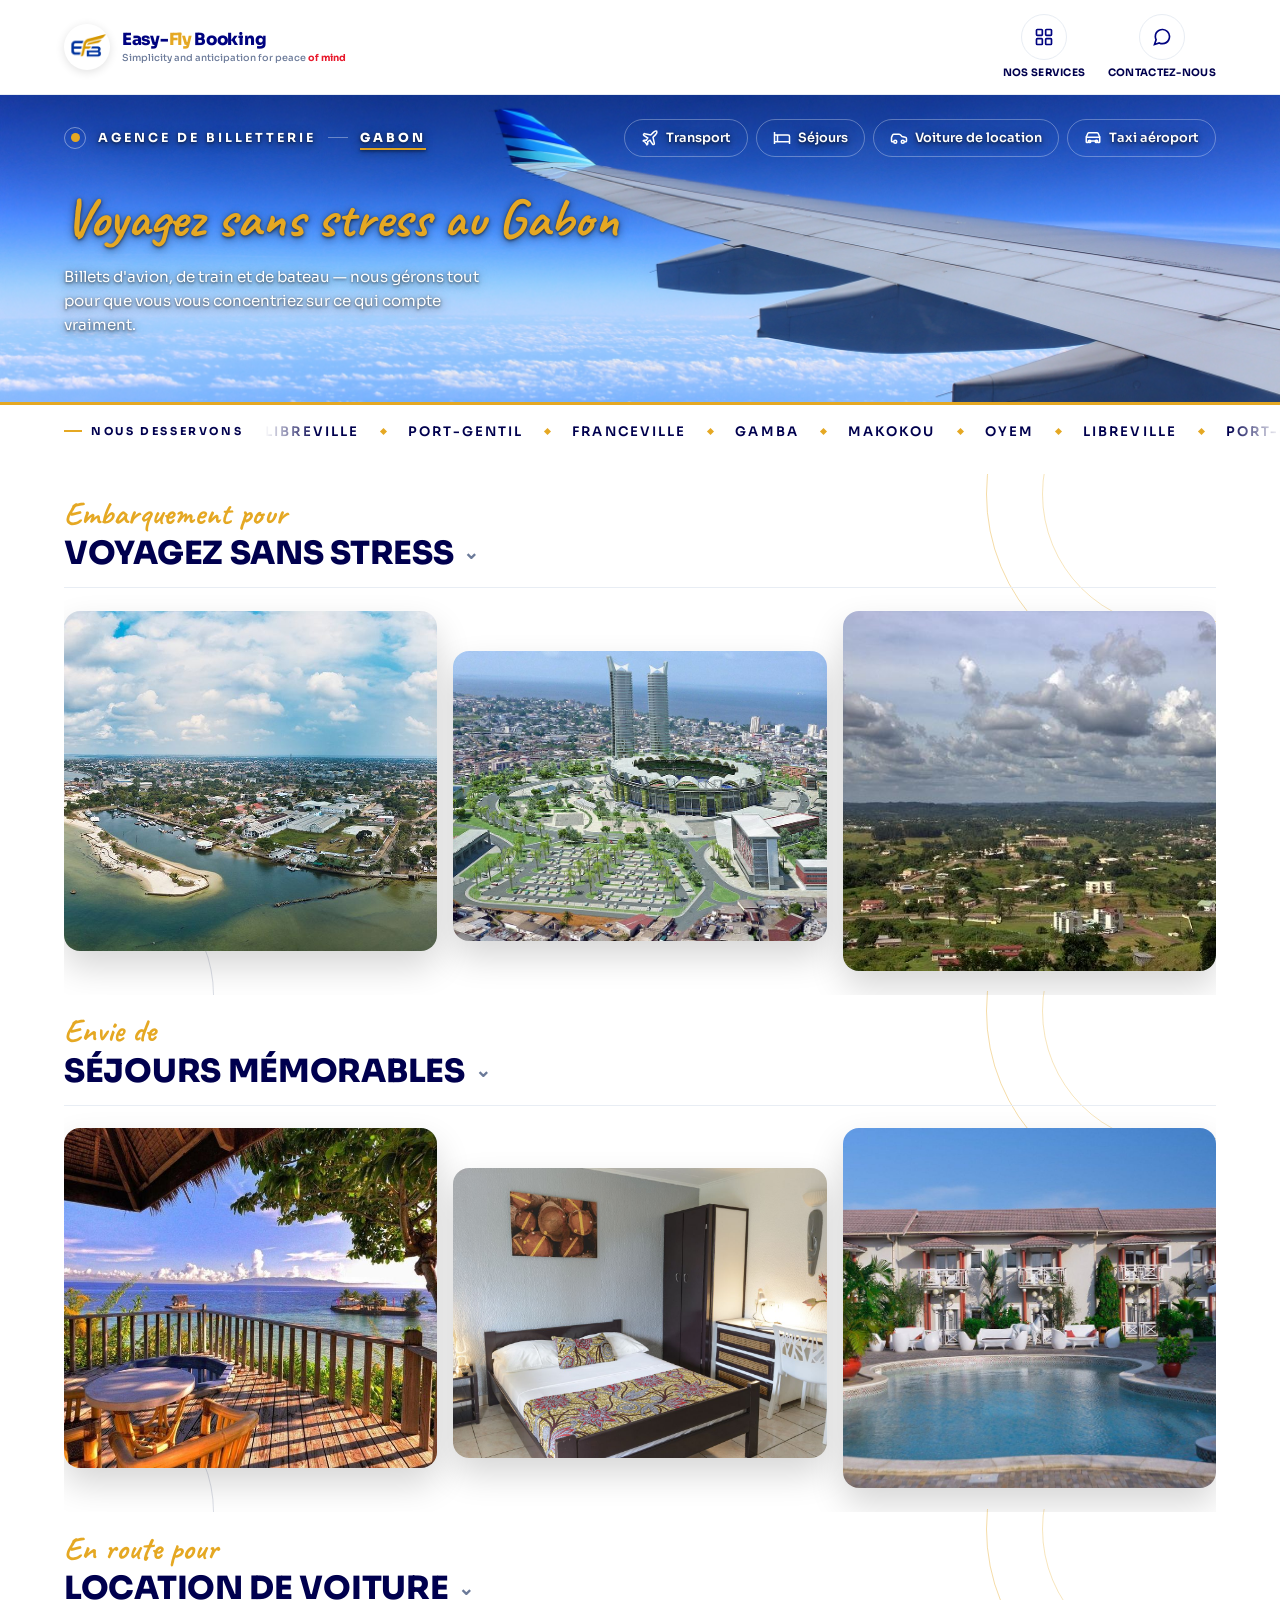
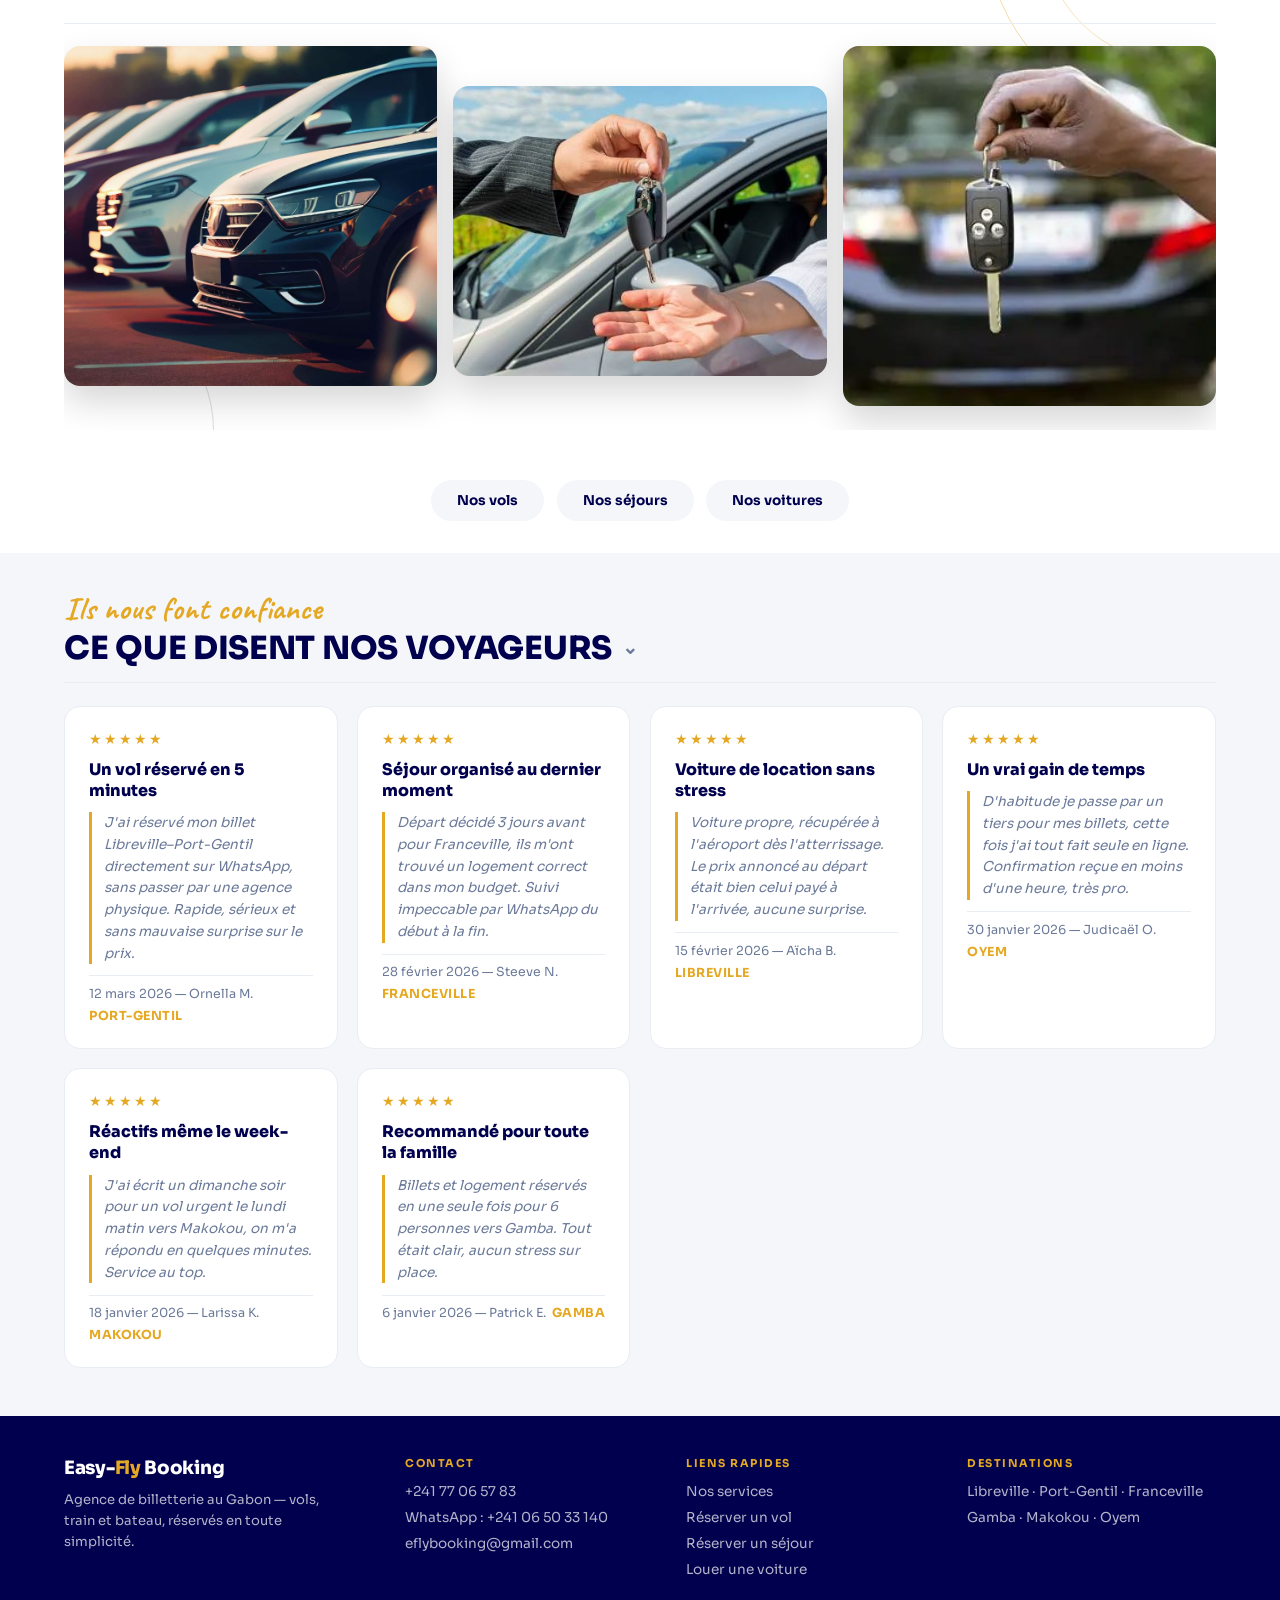
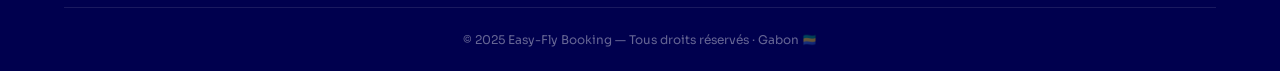
==== commit 4d664280: "Add files via upload" ====
--- a/index.html
+++ b/index.html
@@ -98,6 +98,8 @@
 
   <!-- ZONE TRANSPORT -->
   <div class="offer-zone">
+    <div class="zone-deco zone-deco-tr"></div>
+    <div class="zone-deco zone-deco-bl"></div>
     <div class="offers-heading">
       <div class="offers-tagline">Embarquement pour</div>
       <h2 class="offers-title">VOYAGEZ SANS STRESS <span class="offers-chevron">⌄</span></h2>
@@ -111,6 +113,8 @@
 
   <!-- ZONE SEJOURS -->
   <div class="offer-zone">
+    <div class="zone-deco zone-deco-tr"></div>
+    <div class="zone-deco zone-deco-bl"></div>
     <div class="offers-heading">
       <div class="offers-tagline">Envie de</div>
       <h2 class="offers-title">SÉJOURS MÉMORABLES <span class="offers-chevron">⌄</span></h2>
@@ -124,6 +128,8 @@
 
   <!-- ZONE VOITURES -->
   <div class="offer-zone">
+    <div class="zone-deco zone-deco-tr"></div>
+    <div class="zone-deco zone-deco-bl"></div>
     <div class="offers-heading">
       <div class="offers-tagline">En route pour</div>
       <h2 class="offers-title">LOCATION DE VOITURE <span class="offers-chevron">⌄</span></h2>
@@ -142,12 +148,75 @@
   </div>
 </section>
 
-<!-- STATS -->
-<div class="stats-strip">
-  <div class="stat"><b>🇬🇦</b><span>Couverture nationale</span></div>
-  <div class="stat"><b>3</b><span>Types de transport</span></div>
-  <div class="stat"><b>24/7</b><span>Support client</span></div>
-</div>
+<!-- AVIS CLIENTS -->
+<section class="reviews">
+  <div class="offers-heading">
+    <div class="offers-tagline">Ils nous font confiance</div>
+    <h2 class="offers-title">CE QUE DISENT NOS VOYAGEURS <span class="offers-chevron">⌄</span></h2>
+  </div>
+
+  <div class="reviews-grid">
+    <div class="review-card">
+      <div class="review-stars">★★★★★</div>
+      <h3 class="review-title">Un vol réservé en 5 minutes</h3>
+      <blockquote class="review-quote">J'ai réservé mon billet Libreville–Port-Gentil directement sur WhatsApp, sans passer par une agence physique. Rapide, sérieux et sans mauvaise surprise sur le prix.</blockquote>
+      <div class="review-meta">
+        <span class="review-date">12 mars 2026 — Ornella M.</span>
+        <span class="review-tag">Port-Gentil</span>
+      </div>
+    </div>
+
+    <div class="review-card">
+      <div class="review-stars">★★★★★</div>
+      <h3 class="review-title">Séjour organisé au dernier moment</h3>
+      <blockquote class="review-quote">Départ décidé 3 jours avant pour Franceville, ils m'ont trouvé un logement correct dans mon budget. Suivi impeccable par WhatsApp du début à la fin.</blockquote>
+      <div class="review-meta">
+        <span class="review-date">28 février 2026 — Steeve N.</span>
+        <span class="review-tag">Franceville</span>
+      </div>
+    </div>
+
+    <div class="review-card">
+      <div class="review-stars">★★★★★</div>
+      <h3 class="review-title">Voiture de location sans stress</h3>
+      <blockquote class="review-quote">Voiture propre, récupérée à l'aéroport dès l'atterrissage. Le prix annoncé au départ était bien celui payé à l'arrivée, aucune surprise.</blockquote>
+      <div class="review-meta">
+        <span class="review-date">15 février 2026 — Aïcha B.</span>
+        <span class="review-tag">Libreville</span>
+      </div>
+    </div>
+
+    <div class="review-card">
+      <div class="review-stars">★★★★★</div>
+      <h3 class="review-title">Un vrai gain de temps</h3>
+      <blockquote class="review-quote">D'habitude je passe par un tiers pour mes billets, cette fois j'ai tout fait seule en ligne. Confirmation reçue en moins d'une heure, très pro.</blockquote>
+      <div class="review-meta">
+        <span class="review-date">30 janvier 2026 — Judicaël O.</span>
+        <span class="review-tag">Oyem</span>
+      </div>
+    </div>
+
+    <div class="review-card">
+      <div class="review-stars">★★★★★</div>
+      <h3 class="review-title">Réactifs même le week-end</h3>
+      <blockquote class="review-quote">J'ai écrit un dimanche soir pour un vol urgent le lundi matin vers Makokou, on m'a répondu en quelques minutes. Service au top.</blockquote>
+      <div class="review-meta">
+        <span class="review-date">18 janvier 2026 — Larissa K.</span>
+        <span class="review-tag">Makokou</span>
+      </div>
+    </div>
+
+    <div class="review-card">
+      <div class="review-stars">★★★★★</div>
+      <h3 class="review-title">Recommandé pour toute la famille</h3>
+      <blockquote class="review-quote">Billets et logement réservés en une seule fois pour 6 personnes vers Gamba. Tout était clair, aucun stress sur place.</blockquote>
+      <div class="review-meta">
+        <span class="review-date">6 janvier 2026 — Patrick E.</span>
+        <span class="review-tag">Gamba</span>
+      </div>
+    </div>
+  </div>
+</section>
 
 <!-- FOOTER -->
 <footer class="site-footer">
--- a/style.css
+++ b/style.css
@@ -207,6 +207,24 @@
 .page-index .action-arrow { font-size:1.3rem; opacity:0.8; }
 .page-index /* OFFERS (style Selectour) */
   .offers { padding:2.5rem 5% 2rem; display:flex; flex-direction:column; gap:2.8rem; }
+.page-index /* Déco 4b — arcs concentriques dorés hors-cadre */
+  .offer-zone { position:relative; overflow:hidden; padding:1.5rem 0; margin:-1.5rem 0; }
+.page-index .zone-deco { position:absolute; border-radius:50%; pointer-events:none; z-index:0; }
+.page-index .zone-deco-tr {
+    top:-170px; right:-150px;
+    width:380px; height:380px;
+    border:1px solid rgba(229,168,35,0.4);
+  }
+.page-index .zone-deco-tr::after {
+    content:''; position:absolute; inset:55px;
+    border-radius:50%; border:1px solid rgba(229,168,35,0.3);
+  }
+.page-index .zone-deco-bl {
+    bottom:-130px; left:-110px;
+    width:260px; height:260px;
+    border:1px solid rgba(107,122,153,0.25);
+  }
+.page-index .offers-heading, .page-index .offers-grid { position:relative; z-index:1; }
 .page-index .offers-heading { margin-bottom:1.4rem; }
 .page-index .offers-tagline {
     font-family:'Caveat',cursive; font-size:2rem; font-weight:700;
@@ -247,15 +265,29 @@
     transition:background 0.2s, transform 0.2s;
   }
 .page-index .offer-pill:hover { background:var(--border); transform:translateY(-2px); }
-.page-index /* STATS STRIP */
-  .stats-strip {
-    background:var(--light);
-    display:flex; justify-content:space-around;
-    padding:2rem 5%; flex-wrap:wrap; gap:1.5rem;
-    text-align:center;
-  }
-.page-index .stat b { display:block; font-size:1.8rem; font-weight:800; color:var(--blue); }
-.page-index .stat span { font-size:0.8rem; color:var(--gray); font-weight:500; }
+.page-index /* AVIS CLIENTS */
+  .reviews { padding:2.5rem 5% 3rem; background:var(--light); }
+.page-index .reviews-grid {
+    display:grid; grid-template-columns:repeat(auto-fit,minmax(260px,1fr));
+    gap:1.2rem; margin-top:1.4rem;
+  }
+.page-index .review-card {
+    background:#fff; border:1px solid var(--border); border-radius:16px;
+    padding:1.5rem; display:flex; flex-direction:column; gap:0.7rem;
+  }
+.page-index .review-stars { color:var(--red); font-size:0.85rem; letter-spacing:2px; }
+.page-index .review-title { font-size:1rem; font-weight:800; color:var(--ink); }
+.page-index .review-quote {
+    font-size:0.85rem; line-height:1.6; color:var(--gray); font-style:italic;
+    border-left:3px solid var(--red); padding-left:12px; margin:0;
+  }
+.page-index .review-meta {
+    display:flex; justify-content:space-between; align-items:center; flex-wrap:wrap; gap:6px;
+    padding-top:0.6rem; border-top:1px solid var(--border);
+    font-size:0.78rem;
+  }
+.page-index .review-date { color:var(--gray); }
+.page-index .review-tag { color:var(--red); font-weight:700; letter-spacing:0.5px; text-transform:uppercase; }
 .page-index /* FOOTER */
   .site-footer {
     background:var(--blue-dark); color:rgba(255,255,255,0.7);
@@ -357,7 +389,6 @@
     font-weight:600; font-size:0.9rem; cursor:pointer;
   }
 @media (min-width:768px) {
-  .page-index .stats-strip { justify-content:center; gap:5rem; }
   .page-index .offer-photo.oc-1 { height:340px; }
   .page-index .offer-photo.oc-2 { height:290px; }
   .page-index .offer-photo.oc-3 { height:360px; }
@@ -388,10 +419,20 @@
   .page-index .dest-band-label { padding:0 14px 0 5%; font-size:0.6rem; }
   .page-index .dest-band-item { font-size:0.74rem; gap:16px; padding-right:16px; }
 
-  .page-index .offers-grid { flex-direction:column; }
+  .page-index .offers-grid {
+    display:grid;
+    align-items:stretch;
+    grid-template-columns:1.3fr 1fr;
+    grid-template-rows:1fr 1fr;
+    gap:8px;
+    height:230px;
+  }
   .page-index .offer-photo.oc-1,
   .page-index .offer-photo.oc-2,
-  .page-index .offer-photo.oc-3 { height:210px; margin-top:0; }
+  .page-index .offer-photo.oc-3 { flex:none; height:100%; margin-top:0; }
+  .page-index .offer-photo.oc-1 { grid-column:1; grid-row:1 / 3; }
+  .page-index .offer-photo.oc-2 { grid-column:2; grid-row:1; }
+  .page-index .offer-photo.oc-3 { grid-column:2; grid-row:2; }
 
   .page-index .footer-top { text-align:center; justify-content:center; }
   .page-index .footer-brand { flex-basis:100%; }
